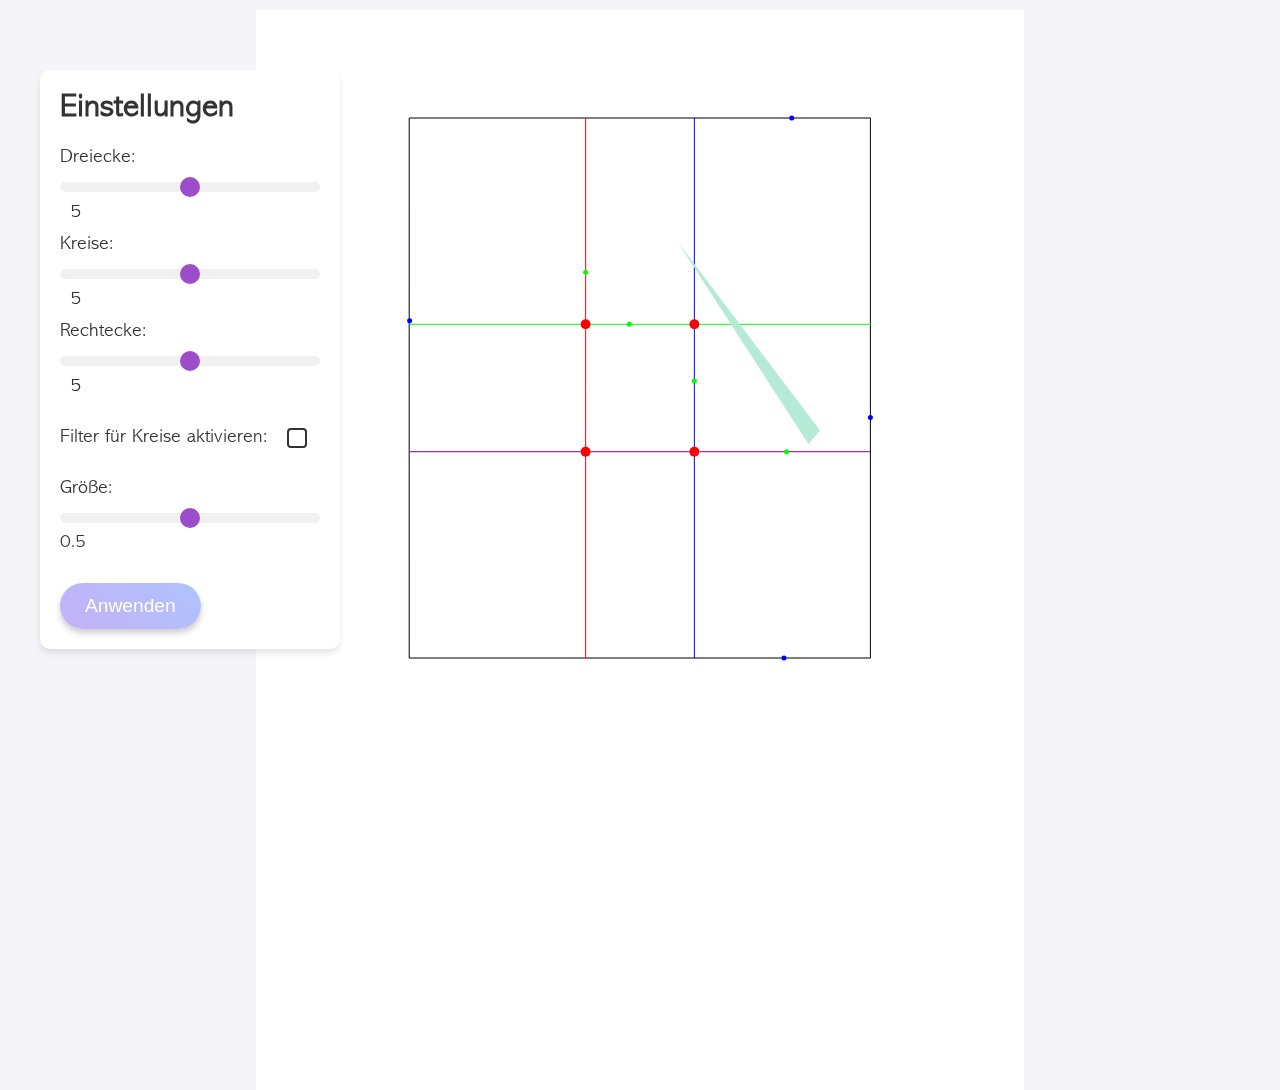
==== artwork.html @ 9a365d07 "lets try" ====
<!DOCTYPE html>
<html lang="en">
  <head>
    <meta charset="utf-8" />
    <meta name="viewport" content="width=device-width, initial-scale=1.0">
    <title>MathArt</title>

    <!-- CSS laden -->
   
    <link rel="stylesheet" href="static/css/styleAuswahl.css">

    <!-- P5-Libraries laden -->
    <script src="static/js/libraries/p5.min.js"></script>
    <script src="static/js/libraries/p5.sound.min.js"></script>
    <!-- <script src="../static/js/libraries/p5.min.js"></script>
    <script src="../static/js/libraries/p5.sound.min.js"></script> -->

    <script>
      window.onload = function() {
        // Werte aus dem Local Storage laden, wenn sie vorhanden sind
        const storedShapeCounts = JSON.parse(localStorage.getItem("shapeCounts")) || { triangles: 5, circles: 5, rectangles: 5 };
        const storedSize = localStorage.getItem("size") || "0.5";
        const storedFilter = localStorage.getItem("filter") === "true";

        // Werte in die UI setzen
        document.getElementById("triangles").value = storedShapeCounts.triangles;
        document.getElementById("circles").value = storedShapeCounts.circles;
        document.getElementById("rectangles").value = storedShapeCounts.rectangles;
        document.getElementById("sizeSlider").value = storedSize;
        document.getElementById("filterCheckbox").checked = storedFilter;

        // Werte in der Anzeige aktualisieren
        document.getElementById("triangleValue").textContent = storedShapeCounts.triangles;
        document.getElementById("circleValue").textContent = storedShapeCounts.circles;
        document.getElementById("rectangleValue").textContent = storedShapeCounts.rectangles;
        document.getElementById("sizeValue").textContent = storedSize;
      };

      function startArt() {
        const triangles = parseInt(document.getElementById("triangles").value);
        const circles = parseInt(document.getElementById("circles").value);
        const rectangles = parseInt(document.getElementById("rectangles").value);
        const total = triangles + circles + rectangles;

        const filter = document.getElementById("filterCheckbox").checked;
        localStorage.setItem("filter", filter);

        const size = parseFloat(document.getElementById("sizeSlider").value);
        localStorage.setItem("size", size);

        // Werte in localStorage speichern
        localStorage.setItem("shapeCounts", JSON.stringify({ triangles, circles, rectangles }));

        // Maximale Anzahl aus geladenen Daten holen
        const profile_Name = localStorage.getItem("profileName");
        const data_Name = localStorage.getItem("dataName");
        // const max_Shape = window[`${profile_Name}_${data_Name}`]?.length || 0;

        // const storedData = JSON.parse(localStorage.getItem("dataPath")) || [];  // Falls null, dann leeres Array
        const data_Path_for_maxShape = localStorage.getItem('dataPath');
        console.log(`artwork.html - data_Path: ${data_Path_for_maxShape}`);

        const max_Shape = data_Path_for_maxShape.length || 0;
      

        console.log("Maximale Anzahl der Formen (maxShape):", max_Shape);

        document.getElementById("maxShape").textContent = max_Shape;
        if (total > maxShape) {
          document.getElementById("warning").style.display = "block";
        } else {
          document.getElementById("warning").style.display = "none";
          window.location.href = "artwork.html"; // Weiter zur nächsten Seite
        }
      }
    </script>
  </head>
  <body>
    <div id="menu">
      <h2>Einstellungen</h2>

      <label for="triangles">Dreiecke:</label>
      <input type="range" id="triangles" name="triangles" min="0" max="10" value="5">
      <span id="triangleValue">5</span><br>

      <label for="circles">Kreise:</label>
      <input type="range" id="circles" name="circles" min="0" max="10" value="5">
      <span id="circleValue">5</span><br>

      <label for="rectangles">Rechtecke:</label>
      <input type="range" id="rectangles" name="rectangles" min="0" max="10" value="5">
      <span id="rectangleValue">5</span><br>

      <label for="filterCheckbox" class="filter-label">
        Filter für Kreise aktivieren:
        <input type="checkbox" id="filterCheckbox">
      </label>

      <label for="sizeSlider">Größe:</label>
      <input type="range" id="sizeSlider" name="sizeSlider" min="0" max="1" step="0.01" value="0.5">
      <span id="sizeValue">0.5</span><br>

      <p id="warning" style="color: red; display: none;">Die Gesamtanzahl der Formen darf maximal <span id="maxShape"></span> sein.</p>

      <button id="startButton" onclick="startArt()">Anwenden</button>
    </div>

    <div id="artwork"></div>

    <!-- JS-Dateien dynamisch laden -->
    <script>
        function loadScript(url, callback) {
            let script = document.createElement("script");
            script.type = "text/javascript";
            script.src = url;
    
            script.onload = function () {
                console.log(`Script ${url} erfolgreich geladen.`);
                if (callback) callback();
            };
    
            script.onerror = function () {
                console.error(`Fehler beim Laden von ${url}`);
            };
    
            document.head.appendChild(script);
        }
    
        function loadDataScript() {
            const dataPath = localStorage.getItem("dataPath");
    
            if (!dataPath) {
                console.error("Fehler: 'dataPath' nicht im localStorage gefunden!");
                return;
            }
    
            console.log(`Lade Daten für: ${dataPath}`);
    
            const dataFile = `static/js/data/${dataPath}_count.js`;
    
            fetch(dataFile, { method: 'HEAD' })
                .then(response => {
                    if (response.ok) {
                        console.log(`Daten-Datei gefunden: ${dataFile}`);
                        loadScript(dataFile, function () {
                            console.log("Hashtag-Daten erfolgreich geladen.");
                            localStorage.setItem("storedData", JSON.stringify(window[dataPath] || []));
                        });
                    } else {
                        console.warn(`Daten nicht gefunden für: ${dataPath}, lade Standardwerte...`);
                        localStorage.setItem("storedData", JSON.stringify([]));
                    }
            })
            .catch(error => console.error("Fehler beim Abrufen der Datei:", error));
        }
    
        // Stelle sicher, dass der Code nach dem Laden ausgeführt wird
        document.addEventListener("DOMContentLoaded", loadDataScript);
    </script>
  

    <!-- GitHub -->
    <script src="static/js/predictShape.js"></script>
    <script src="static/js/surfaceArea.js"></script>
    <script src="static/js/circle.js"></script>
    <script src="static/js/calculate_triangles.js"></script>
    <script src="static/js/calculate_rectangles.js"></script>
    <script src="static/js/sketch.js"></script>

    <!-- Local Go Live-->
    <!-- <script src="../static/js/predictShape.js"></script>
    <script src="../static/js/surfaceArea.js"></script>
    <script src="../static/js/circle.js"></script>
    <script src="../static/js/calculate_triangles.js"></script>
    <script src="../static/js/calculate_rectangles.js"></script>
    <script src="../static/js/sketch.js"></script> -->

    <script>
      document.getElementById("triangles").oninput = function() {
        document.getElementById("triangleValue").textContent = this.value;
      };
      document.getElementById("circles").oninput = function() {
        document.getElementById("circleValue").textContent = this.value;
      };
      document.getElementById("rectangles").oninput = function() {
        document.getElementById("rectangleValue").textContent = this.value;
      };
      document.getElementById("sizeSlider").oninput = function() {
        document.getElementById("sizeValue").textContent = this.value;
      };
    </script>
  </body>
</html>
---- static/css/styleAuswahl.css ----
/* Allgemeine Einstellungen für die Seite */
@font-face {
  font-family: 'SugarMagic';
  src: url('../fonts/SugarMagic.ttf') format('truetype');
}

@font-face {
  font-family: 'AbadiMT-Light';
  src: url('../fonts/AbadiMT-Light.ttf') format('truetype');
}


* {
  margin: 0;
  padding: 0;
  box-sizing: border-box;
}

body, html {
  height: 100%;
  font-family: 'AbadiMT-Light', Arial, sans-serif;
  display: flex;
  flex-direction: column;
  justify-content: flex-start;
  align-items: center;
  background-color: #f4f4f9;
  position: relative; /* Für absolute Positionierung der Formularelemente */
}

/* Eingabeformulare */
#startPage {
  font-family: 'AbadiMT-Light', sans-serif;
  width: 80%;
  max-width: 600px;
  margin-top: 100px;
  padding: 30px;
  background-color: white;
  border-radius: 15px;
  box-shadow: 0 4px 6px rgba(0, 0, 0, 0.1);
  text-align: center;
}

/* Layout für das Hauptcontent */
#content {
  display: flex;
  width: 90%;
  margin: 0 auto;
  height: 100vh;
}

/* Linke Spalte: Menü */
#menu {
  position: fixed;
  top: 70px; /* Abstand zum Button */
  left: 40px;
  background-color: white;
  padding: 20px;
  border-radius: 10px;
  box-shadow: 0 4px 6px rgba(0, 0, 0, 0.1);
  width: 300px;
}

/* Rechte Spalte: Kunstwerk */
#artwork {
  margin-top: 100px; /* Abstand, damit das Menü nicht das Artwork überlappt */
  padding-top: 100px;
  flex-grow: 1;
  width: 80%;
  max-width: 800px;
  height: 400px;
  background-color: #f9f9f9;
  border-radius: 10px;
  box-shadow: 0 4px 6px rgba(0, 0, 0, 0.1);
  display: flex;
  justify-content: center;
  align-items: center;
}

h2 {
  font-size: 2rem;
  color: #333;
  margin-bottom: 20px;
}

/* Beschriftung und Slider für Dreiecke, Kreise und Rechtecke */
label {
  font-size: 1.2rem;
  color: #333;
  display: block;
  margin: 10px 0;
}

input[type="range"] {
  width: 100%;
  margin-bottom: 10px;
}

span {
  font-size: 1.1rem;
  color: #333;
}

/* Stil für den Warnhinweis */
#warning {
  font-size: 1rem;
  color: red;
  margin-top: 20px;
  display: none;
}

/* Stil für den Weiter-Button */
button {
  display: inline-block;
  padding: 12px 25px;
  font-size: 1.2rem;
  color: white;
  background: linear-gradient(45deg, #d6a3f3, #a8c8ff, #f1a8b8); /* Farbverlauf */
  background-size: 400% 400%;
  border-radius: 30px;
  text-decoration: none;
  transition: background-position 0.8s ease, transform 0.3s ease;
  margin-top: 30px;
  cursor: pointer;
  border: none;
  box-shadow: 0px 4px 6px rgba(0, 0, 0, 0.2);
}

button:hover {
  background-position: 100% 100%;
  transform: scale(1.1);
}

button:active {
  transform: scale(1.05);
}

/* Eingabefelder für die Anzahl der Formen */
input[type="range"] {
  -webkit-appearance: none;
  appearance: none;
  height: 10px;
  background: #f1f1f1;
  border-radius: 5px;
  outline: none;
  transition: background 0.3s;
}

input[type="range"]:focus {
  background: #9b4dca;
}

input[type="range"]::-webkit-slider-thumb {
  -webkit-appearance: none;
  appearance: none;
  width: 20px;
  height: 20px;
  background: #9b4dca;
  border-radius: 50%;
  cursor: pointer;
  transition: background 0.3s;
}

input[type="range"]:focus::-webkit-slider-thumb {
  background: #732e99;
}

input[type="range"]:active::-webkit-slider-thumb {
  background: #5c2388;
}

/* Entfernt das Standard-Checkbox-Design */
input[type="checkbox"] {
  appearance: none; /* Verhindert die standardmäßige Browseranzeige */
  width: 20px; /* Breite der Checkbox */
  height: 20px; /* Höhe der Checkbox */
  border: 2px solid #333; /* Rahmenfarbe */
  border-radius: 4px; /* Abgerundete Ecken */
  cursor: pointer; /* Zeigt den Mauszeiger als Zeiger */
  position: relative; /* Ermöglicht das Hinzufügen eines Pseudo-Elements */
  transition: background-color 0.3s, border-color 0.3s; /* Sanfte Übergänge */
}

/* Stil der Checkbox, wenn sie gecheckt ist */
input[type="checkbox"]:checked {
  background-color: #9b4dca; /* Hintergrundfarbe, wenn gecheckt */
  border-color: #9b4dca; /* Rahmenfarbe, wenn gecheckt */
}

/* Hinzufügen eines Häkchens für die Checkbox, wenn sie gecheckt ist */
input[type="checkbox"]:checked::before {
  content: '✓'; /* Häkchenzeichen */
  color: white; /* Farbe des Häkchens */
  position: absolute;
  top: -0.01px; /* Zentrierung vertikal */
  left: 1px; /* Zentrierung horizontal */
  width: 16px; /* Breite des Häkchens */
  height: 16px; /* Höhe des Häkchens */
  font-size: 16px; /* Schriftgröße des Häkchens */
  display: flex;
  justify-content: center;
  align-items: center;
}

/* Anzeige der aktuellen Werte für Dreiecke, Kreise, Rechtecke */
#triangleValue, #circleValue, #rectangleValue {
  display: inline-block;
  font-size: 1.2rem;
  margin-left: 10px;
  color: #333;
}

.hidden {
  display: none;
}

.filter-label {
  display: flex;
  align-items: center; /* Vertikale Ausrichtung */
  gap: 20px; /* Abstand zwischen Label und Checkbox */
  margin-top: 10px; /* Vertikaler Abstand oben und unten */
}
#filterCheckbox {
  margin-top: 20px; /* Abstand oben */
  margin-bottom: 20px; /* Abstand unten */
}
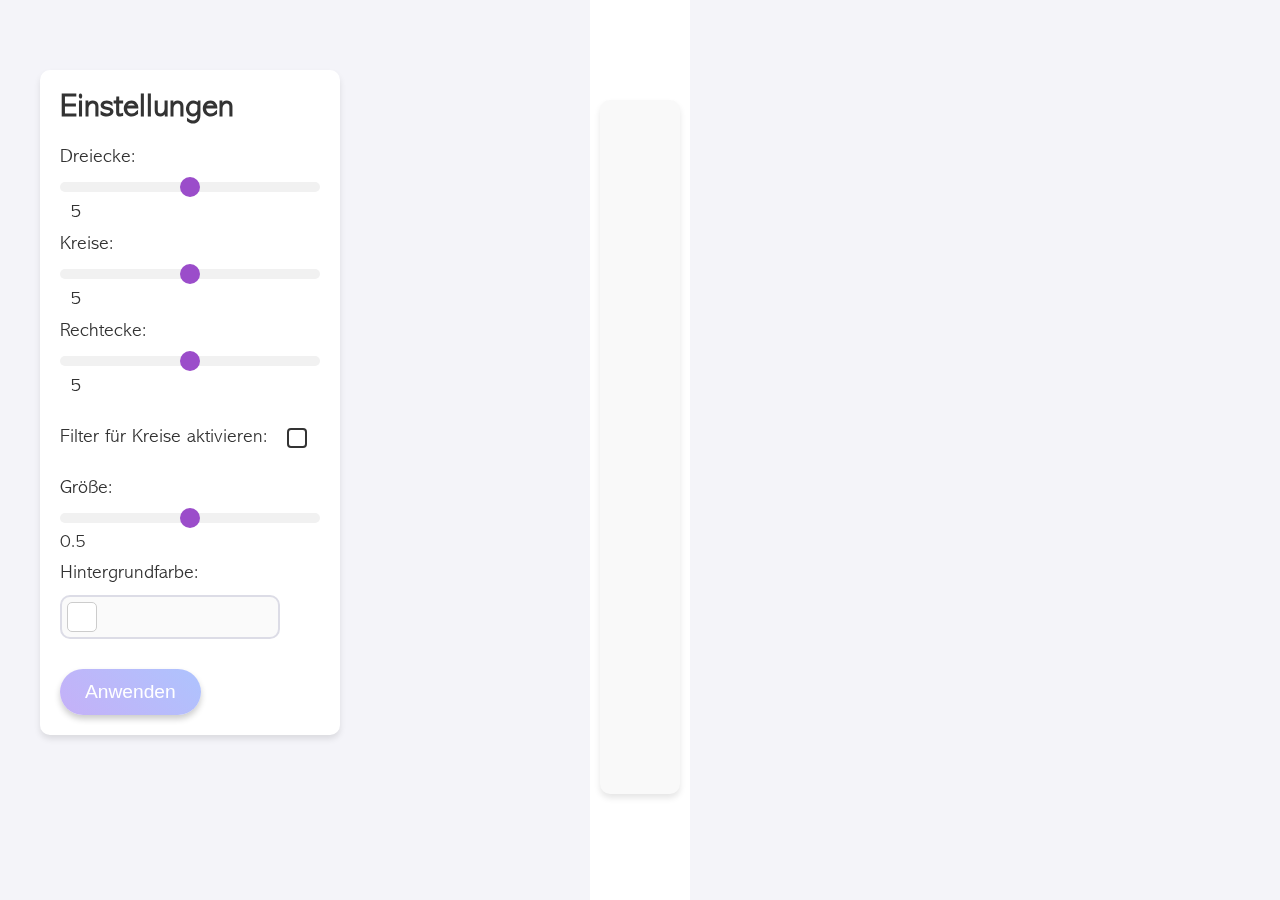
==== commit 9fe9ed2b: "backgroundcolor artwork" ====
--- a/artwork.html
+++ b/artwork.html
@@ -100,6 +100,12 @@
       <input type="range" id="sizeSlider" name="sizeSlider" min="0" max="1" step="0.01" value="0.5">
       <span id="sizeValue">0.5</span><br>
 
+      <label for="backgroundColorPicker">Hintergrundfarbe:</label>
+      <div class="color-palette" id="custom-palette" onclick="selectPalette(this, true)">
+          <div class="color-picker" id="backgroundColor" style="background-color: #FFFFFF;" onclick="openColorPicker(event, this)"></div>
+      </div>
+      <input type="color" id="colorInput" style="display: none;" onchange="updateBackgroundColor(this.value)">
+
       <p id="warning" style="color: red; display: none;">Die Gesamtanzahl der Formen darf maximal <span id="maxShape"></span> sein.</p>
 
       <button id="startButton" onclick="startArt()">Anwenden</button>
@@ -107,7 +113,37 @@
 
     <div id="artwork"></div>
 
-    <!-- JS-Dateien dynamisch laden -->
+    <script>
+        let activePicker = null;
+        const colorInput = document.getElementById("colorInput");
+
+        function openColorPicker(event, element) {
+            event.stopPropagation();
+            activePicker = element;
+            colorInput.value = rgbToHex(element.style.backgroundColor);
+            colorInput.click();
+        }
+
+        function updateBackgroundColor(color) {
+            if (activePicker) {
+                activePicker.style.backgroundColor = color;
+                document.body.style.backgroundColor = color; // Setzt die Hintergrundfarbe der Seite
+                localStorage.setItem("pickedbackgroundcolor", color); // Speichert die Farbe im Local Storage
+            }
+        }
+
+        function rgbToHex(rgb) {
+            const result = rgb.match(/^rgb\((\d+),\s*(\d+),\s*(\d+)\)$/);
+            return result ? "#" + (1 << 24 | result[1] << 16 | result[2] << 8 | result[3]).toString(16).slice(1).toUpperCase() : rgb;
+        }
+
+        // Laden der gespeicherten Hintergrundfarbe
+        window.onload = function () {
+            const storedColor = localStorage.getItem("pickedbackgroundcolor") || "#FFFFFF";
+            document.body.style.backgroundColor = storedColor;
+            document.getElementById("backgroundColor").style.backgroundColor = storedColor;
+        };
+    </script>
     <script>
         function loadScript(url, callback) {
             let script = document.createElement("script");
--- a/static/css/styleAuswahl.css
+++ b/static/css/styleAuswahl.css
@@ -80,6 +80,24 @@
   font-size: 2rem;
   color: #333;
   margin-bottom: 20px;
+}
+.color-palette {
+  display: flex;
+  align-items: center;
+  border: 2px solid #dcdce6;
+  cursor: pointer;
+  padding: 5px;
+  border-radius: 10px;
+  transition: border-color 0.3s ease;
+  background: #fafafa;
+  width: 220px;
+}
+
+.color-picker {
+  width: 30px;
+  height: 30px;
+  border-radius: 5px;
+  border: 1px solid #ccc;
 }
 
 /* Beschriftung und Slider für Dreiecke, Kreise und Rechtecke */
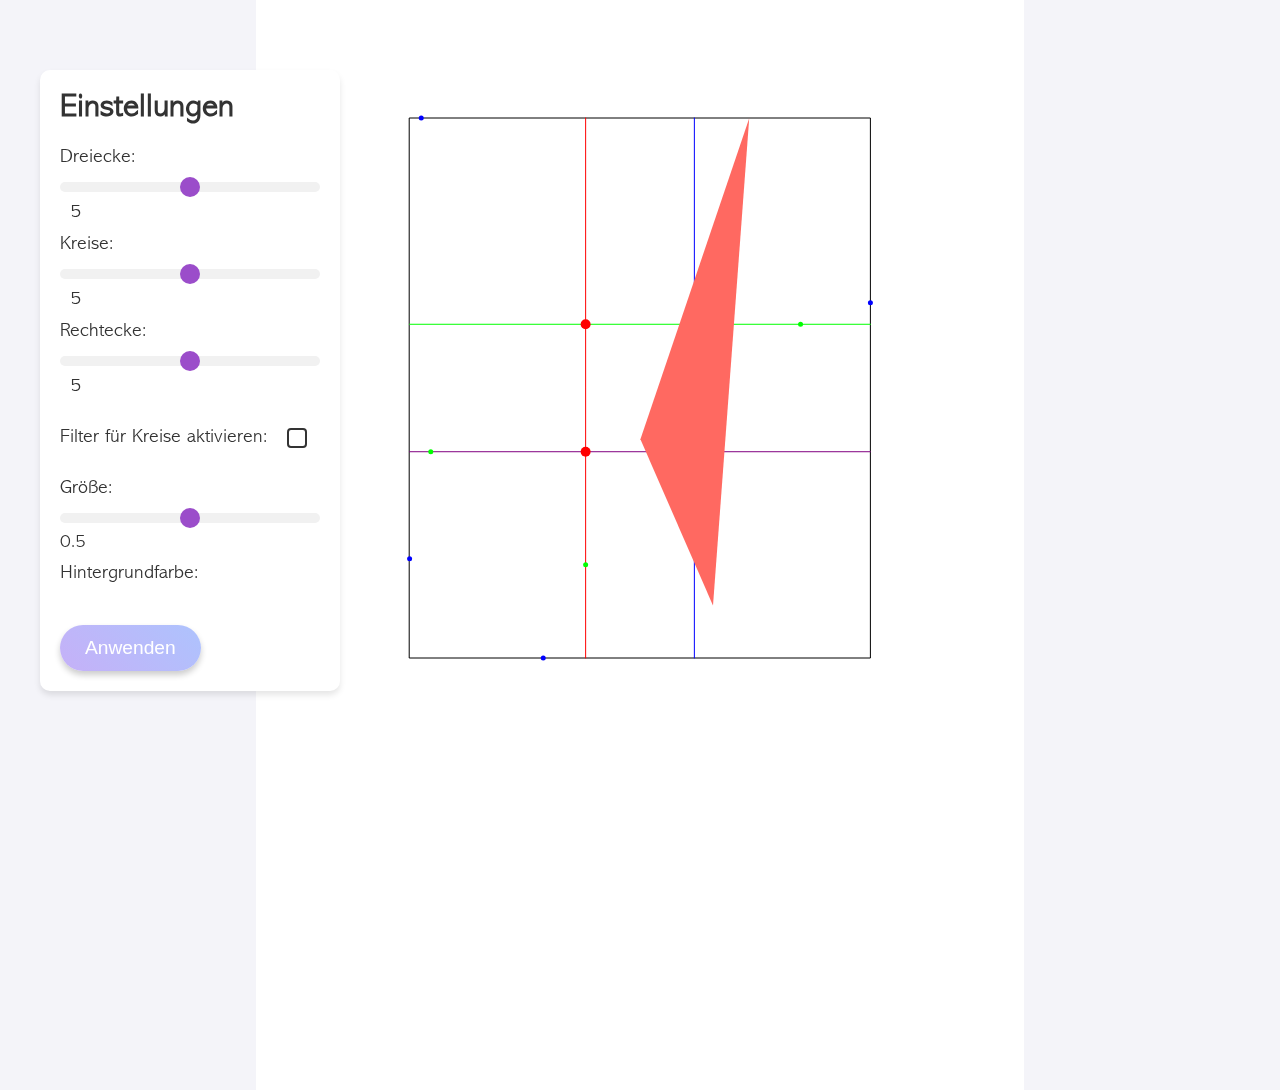
==== commit 3a3679da: "colorpicker layout" ====
--- a/artwork.html
+++ b/artwork.html
@@ -100,12 +100,14 @@
       <input type="range" id="sizeSlider" name="sizeSlider" min="0" max="1" step="0.01" value="0.5">
       <span id="sizeValue">0.5</span><br>
 
+      <div class="color-picker-container">
       <label for="backgroundColorPicker">Hintergrundfarbe:</label>
       <div class="color-palette" id="custom-palette" onclick="selectPalette(this, true)">
           <div class="color-picker" id="backgroundColor" style="background-color: #FFFFFF;" onclick="openColorPicker(event, this)"></div>
       </div>
       <input type="color" id="colorInput" style="display: none;" onchange="updateBackgroundColor(this.value)">
-
+      </div>
+      
       <p id="warning" style="color: red; display: none;">Die Gesamtanzahl der Formen darf maximal <span id="maxShape"></span> sein.</p>
 
       <button id="startButton" onclick="startArt()">Anwenden</button>
--- a/static/css/styleAuswahl.css
+++ b/static/css/styleAuswahl.css
@@ -81,24 +81,32 @@
   color: #333;
   margin-bottom: 20px;
 }
+
+.color-picker-container {
+  display: flex;
+  align-items: center;  /* Sorgt dafür, dass Label und Color-Picker auf einer Linie sind */
+  gap: 10px;  /* Abstand zwischen Label und Color-Picker */
+}
+
 .color-palette {
   display: flex;
   align-items: center;
-  border: 2px solid #dcdce6;
+  gap: 10px; /* Abstand zwischen Label und Picker */
+  border: none; /* Entfernt die graue Umrandung */
+  padding: 0; /* Entfernt zusätzlichen Innenabstand */
+  background: none; /* Entfernt den Hintergrund */
+  width: auto; /* Verhindert eine feste Breite */
+}
+
+
+.color-picker {
+  width: 35px; /* Etwas größere Fläche */
+  height: 35px;
+  border-radius: 5px;
+  border: none; /* Entfernt den Rand */
   cursor: pointer;
-  padding: 5px;
-  border-radius: 10px;
-  transition: border-color 0.3s ease;
-  background: #fafafa;
-  width: 220px;
-}
-
-.color-picker {
-  width: 30px;
-  height: 30px;
-  border-radius: 5px;
-  border: 1px solid #ccc;
-}
+}
+
 
 /* Beschriftung und Slider für Dreiecke, Kreise und Rechtecke */
 label {
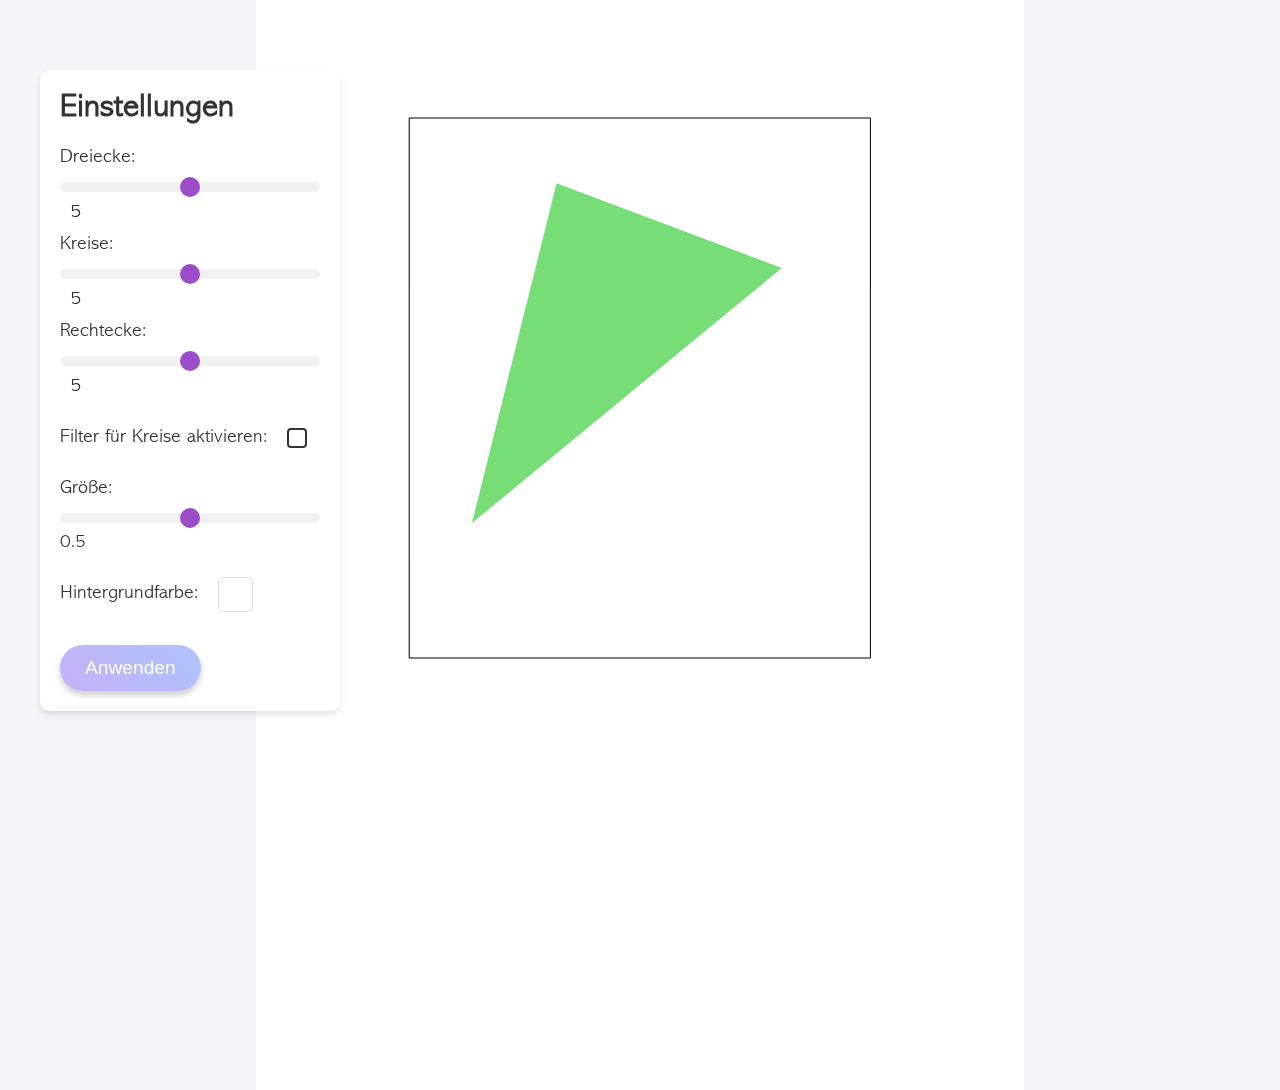
==== commit 63c27807: "keine dopplung artwork" ====
--- a/artwork.html
+++ b/artwork.html
@@ -34,6 +34,10 @@
         document.getElementById("circleValue").textContent = storedShapeCounts.circles;
         document.getElementById("rectangleValue").textContent = storedShapeCounts.rectangles;
         document.getElementById("sizeValue").textContent = storedSize;
+
+        const storedColor = localStorage.getItem("pickedbackgroundcolor") || "#FFFFFF";
+        document.body.style.backgroundColor = storedColor;
+        document.getElementById("backgroundColor").style.backgroundColor = storedColor;
       };
 
       function startArt() {
@@ -107,7 +111,7 @@
       </div>
       <input type="color" id="colorInput" style="display: none;" onchange="updateBackgroundColor(this.value)">
       </div>
-      
+
       <p id="warning" style="color: red; display: none;">Die Gesamtanzahl der Formen darf maximal <span id="maxShape"></span> sein.</p>
 
       <button id="startButton" onclick="startArt()">Anwenden</button>
@@ -138,13 +142,6 @@
             const result = rgb.match(/^rgb\((\d+),\s*(\d+),\s*(\d+)\)$/);
             return result ? "#" + (1 << 24 | result[1] << 16 | result[2] << 8 | result[3]).toString(16).slice(1).toUpperCase() : rgb;
         }
-
-        // Laden der gespeicherten Hintergrundfarbe
-        window.onload = function () {
-            const storedColor = localStorage.getItem("pickedbackgroundcolor") || "#FFFFFF";
-            document.body.style.backgroundColor = storedColor;
-            document.getElementById("backgroundColor").style.backgroundColor = storedColor;
-        };
     </script>
     <script>
         function loadScript(url, callback) {
--- a/static/css/styleAuswahl.css
+++ b/static/css/styleAuswahl.css
@@ -84,8 +84,9 @@
 
 .color-picker-container {
   display: flex;
+  margin-top: 20px;
   align-items: center;  /* Sorgt dafür, dass Label und Color-Picker auf einer Linie sind */
-  gap: 10px;  /* Abstand zwischen Label und Color-Picker */
+  gap: 20px;  /* Abstand zwischen Label und Color-Picker */
 }
 
 .color-palette {
@@ -100,10 +101,10 @@
 
 
 .color-picker {
-  width: 35px; /* Etwas größere Fläche */
+  width: 35px; 
   height: 35px;
   border-radius: 5px;
-  border: none; /* Entfernt den Rand */
+  border: 1px solid #ddd;
   cursor: pointer;
 }
 
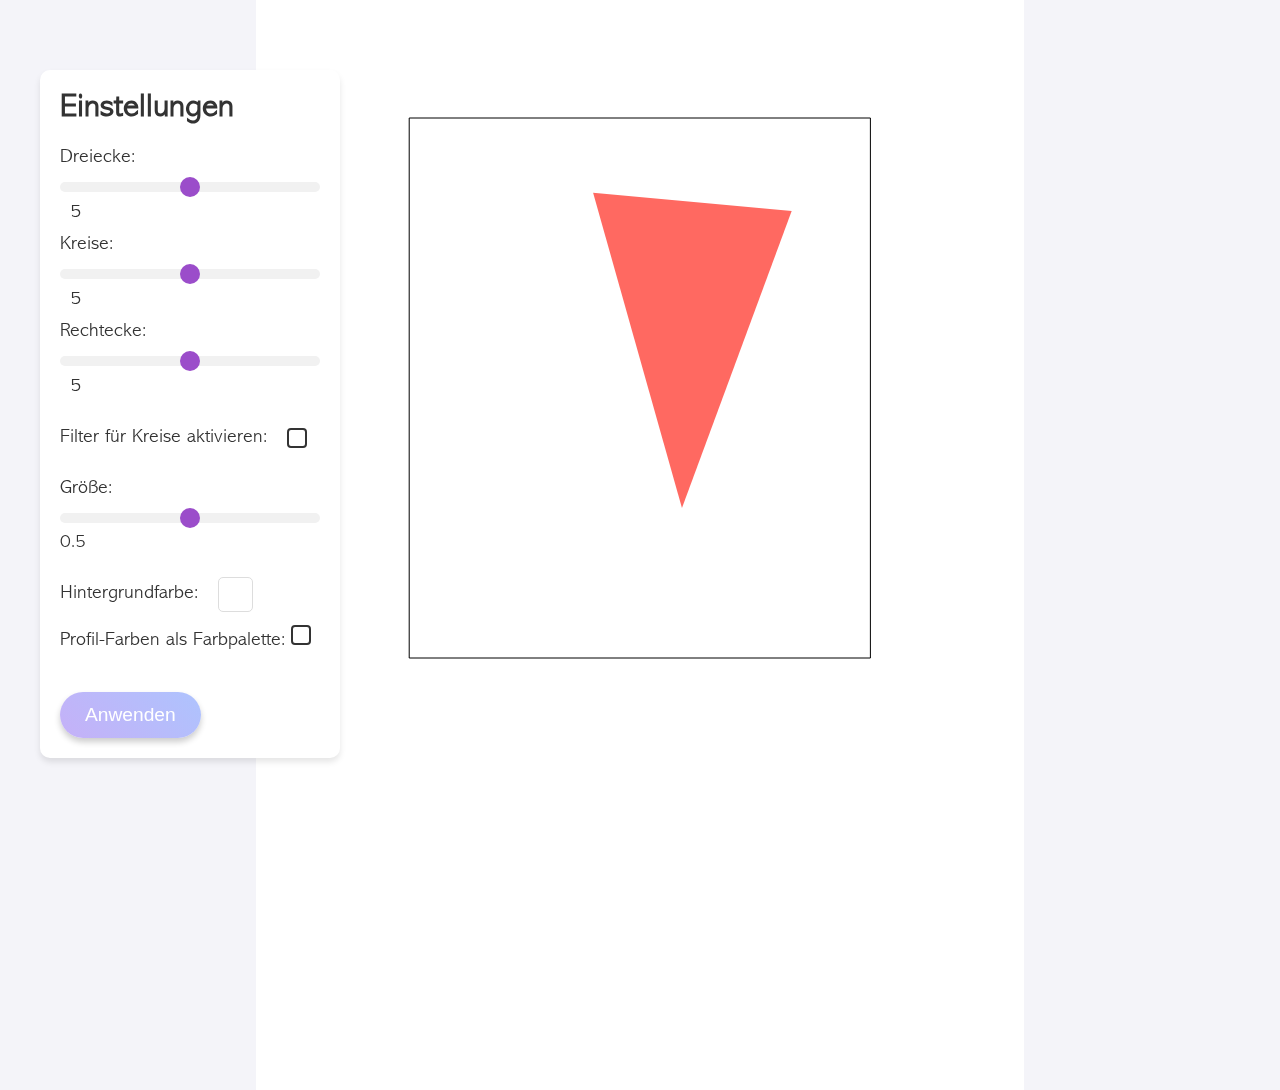
==== commit 73a25e36: "new color checkbox" ====
--- a/artwork.html
+++ b/artwork.html
@@ -21,6 +21,7 @@
         const storedShapeCounts = JSON.parse(localStorage.getItem("shapeCounts")) || { triangles: 5, circles: 5, rectangles: 5 };
         const storedSize = localStorage.getItem("size") || "0.5";
         const storedFilter = localStorage.getItem("filter") === "true";
+        const storedColorCheck = localStorage.getItem("colorData") === "true";
 
         // Werte in die UI setzen
         document.getElementById("triangles").value = storedShapeCounts.triangles;
@@ -28,6 +29,7 @@
         document.getElementById("rectangles").value = storedShapeCounts.rectangles;
         document.getElementById("sizeSlider").value = storedSize;
         document.getElementById("filterCheckbox").checked = storedFilter;
+        document.getElementById("colorCheckbox").checked = storedColorCheck;
 
         // Werte in der Anzeige aktualisieren
         document.getElementById("triangleValue").textContent = storedShapeCounts.triangles;
@@ -48,6 +50,9 @@
 
         const filter = document.getElementById("filterCheckbox").checked;
         localStorage.setItem("filter", filter);
+
+        const colorData = document.getElementById("colorCheckbox").checked;
+        localStorage.setItem("colorData", colorData);
 
         const size = parseFloat(document.getElementById("sizeSlider").value);
         localStorage.setItem("size", size);
@@ -111,6 +116,11 @@
       </div>
       <input type="color" id="colorInput" style="display: none;" onchange="updateBackgroundColor(this.value)">
       </div>
+
+      <label for="colorCheckbox" class="color-label">
+        Profil-Farben als Farbpalette:
+        <input type="checkbox" id="colorCheckbox">
+      </label>
 
       <p id="warning" style="color: red; display: none;">Die Gesamtanzahl der Formen darf maximal <span id="maxShape"></span> sein.</p>
 
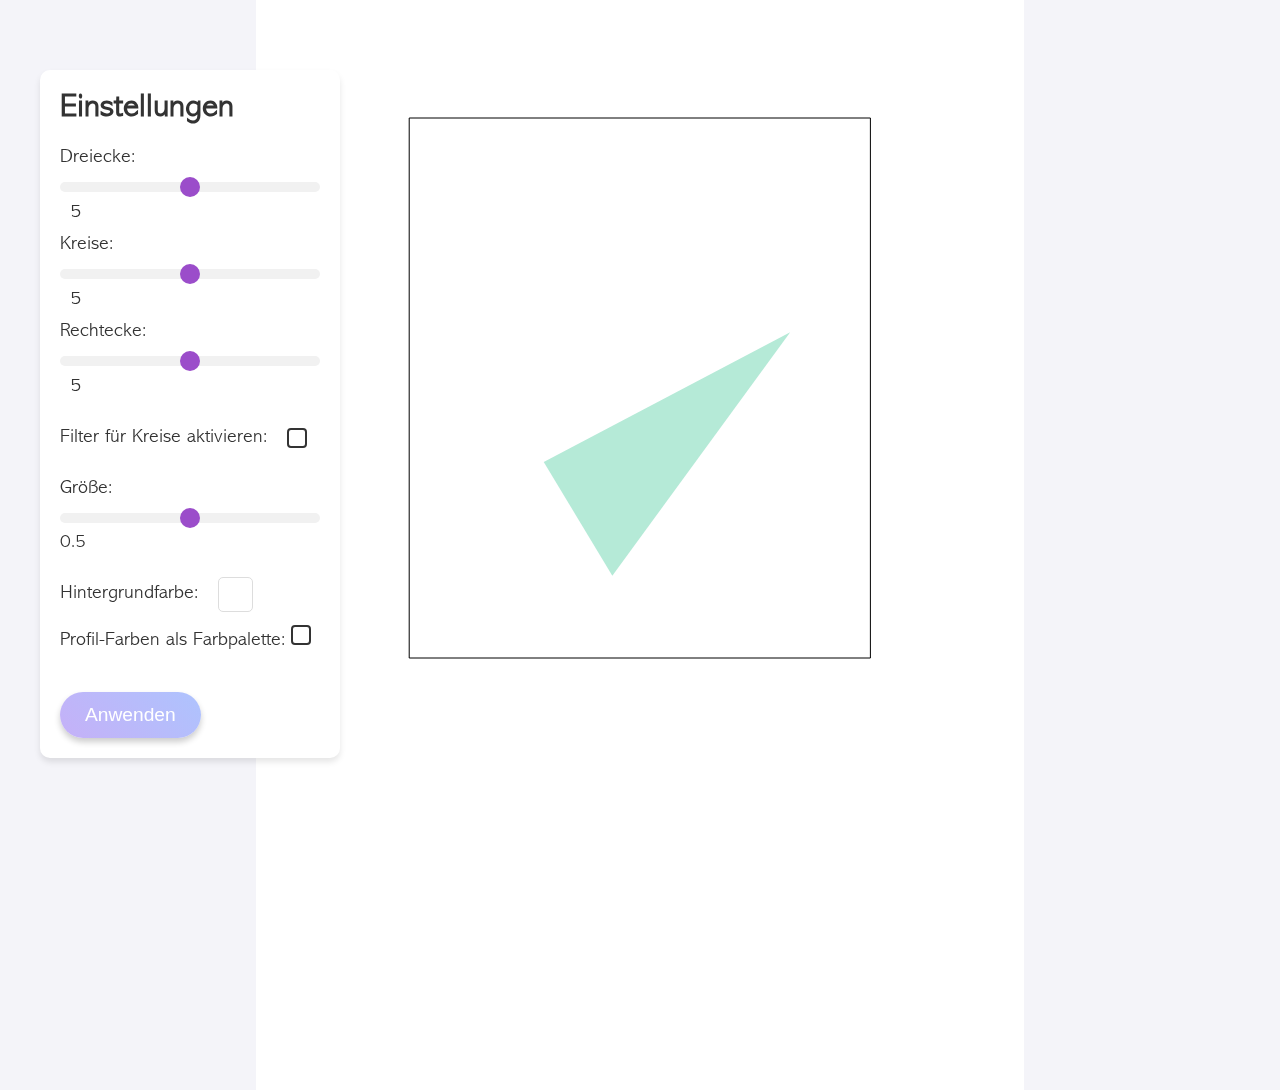
==== commit 65de45ee: "colordata" ====
--- a/artwork.html
+++ b/artwork.html
@@ -53,6 +53,8 @@
 
         const colorData = document.getElementById("colorCheckbox").checked;
         localStorage.setItem("colorData", colorData);
+        console.log("Gespeicherter Wert von colorData:", localStorage.getItem("colorData"));
+
 
         const size = parseFloat(document.getElementById("sizeSlider").value);
         localStorage.setItem("size", size);
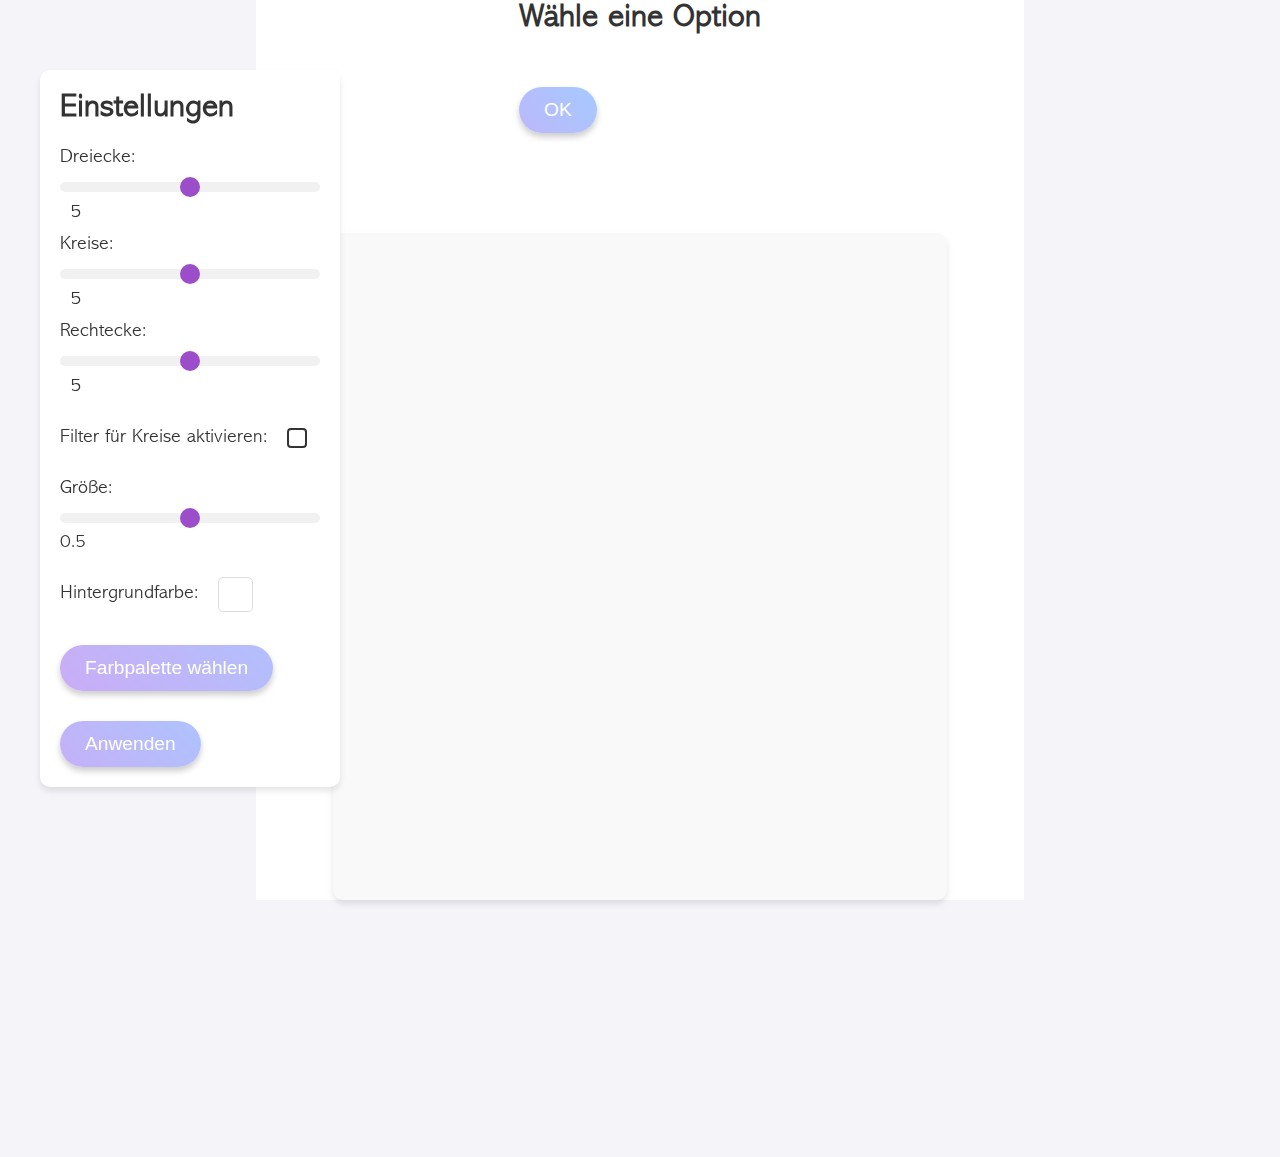
==== commit 9e68b822: "update farbpalette" ====
--- a/artwork.html
+++ b/artwork.html
@@ -11,7 +11,7 @@
 
     <!-- P5-Libraries laden -->
     <script src="static/js/libraries/p5.min.js"></script>
-    <script src="static/js/libraries/p5.sound.min.js"></script>
+    <!-- <script src="static/js/libraries/p5.sound.min.js"></script> -->
     <!-- <script src="../static/js/libraries/p5.min.js"></script>
     <script src="../static/js/libraries/p5.sound.min.js"></script> -->
 
@@ -29,7 +29,7 @@
         document.getElementById("rectangles").value = storedShapeCounts.rectangles;
         document.getElementById("sizeSlider").value = storedSize;
         document.getElementById("filterCheckbox").checked = storedFilter;
-        document.getElementById("colorCheckbox").checked = storedColorCheck;
+        // document.getElementById("colorCheckbox").checked = storedColorCheck;
 
         // Werte in der Anzeige aktualisieren
         document.getElementById("triangleValue").textContent = storedShapeCounts.triangles;
@@ -51,9 +51,9 @@
         const filter = document.getElementById("filterCheckbox").checked;
         localStorage.setItem("filter", filter);
 
-        const colorData = document.getElementById("colorCheckbox").checked;
-        localStorage.setItem("colorData", colorData);
-        console.log("Gespeicherter Wert von colorData:", localStorage.getItem("colorData"));
+        // const colorData = document.getElementById("colorCheckbox").checked;
+        // localStorage.setItem("colorData", colorData);
+        // console.log("Gespeicherter Wert von colorData:", localStorage.getItem("colorData"));
 
 
         const size = parseFloat(document.getElementById("sizeSlider").value);
@@ -118,20 +118,85 @@
       </div>
       <input type="color" id="colorInput" style="display: none;" onchange="updateBackgroundColor(this.value)">
       </div>
-
+<!-- 
       <label for="colorCheckbox" class="color-label">
         Profil-Farben als Farbpalette:
         <input type="checkbox" id="colorCheckbox">
-      </label>
+      </label> -->
 
       <p id="warning" style="color: red; display: none;">Die Gesamtanzahl der Formen darf maximal <span id="maxShape"></span> sein.</p>
+      
+      <button class="popup-button" onclick="openPopup()">Farbpalette wählen</button>
 
       <button id="startButton" onclick="startArt()">Anwenden</button>
     </div>
 
+    <div class="popup-overlay" id="popupOverlay">
+      <div class="popup">
+          <h2>Wähle eine Option</h2>
+          <div id="options"></div>
+          <button onclick="saveSelection()">OK</button>
+      </div>
+  </div>
+
     <div id="artwork"></div>
 
     <script>
+        //##############################################################
+        //Pop up
+        const stored_data_Name = localStorage.getItem("dataName");
+        let options = [];
+
+        if (stored_data_Name === "colors") {
+            options = ["Profil-Farben", "Knallig Bunt", "Zarte Pastelltöne", "Beeren-Farben", "Frische Natur", "Ozeanische Ruhe", "Eiscreme-Sommer", "Düsterer Herbst"];
+        } else {
+            options = ["Knallig Bunt", "Zarte Pastelltöne", "Beeren-Farben", "Frische Natur", "Ozeanische Ruhe", "Eiscreme-Sommer", "Düsterer Herbst"];
+        }
+
+        
+
+        function openPopup() {
+            const popupOverlay = document.getElementById('popupOverlay');
+            const optionsContainer = document.getElementById('options');
+            optionsContainer.innerHTML = '';
+
+            const selectedOption = localStorage.getItem('selectedOption'); // Holt den gespeicherten Text!
+
+            options.forEach((option, index) => {
+                const div = document.createElement('div');
+                div.classList.add('option');
+                div.textContent = option;
+
+                // Überprüft, ob der Text mit dem gespeicherten Text übereinstimmt
+                if (option === selectedOption) {
+                    div.classList.add('selected');
+                }
+
+                div.onclick = () => selectOption(index);
+                optionsContainer.appendChild(div);
+            });
+
+            popupOverlay.classList.add('visible');
+        }
+
+
+        function selectOption(index) {
+            const allOptions = document.querySelectorAll('.option');
+            allOptions.forEach(option => option.classList.remove('selected'));
+            allOptions[index].classList.add('selected');
+        }
+
+        function saveSelection() {
+            const selectedOption = document.querySelector('.option.selected');
+            if (selectedOption) {
+                localStorage.setItem('selectedOption', selectedOption.textContent); // Speichert den Text, nicht den Index
+            }
+            document.getElementById('popupOverlay').classList.remove('visible');
+        }
+
+
+
+        //###########################################################
         let activePicker = null;
         const colorInput = document.getElementById("colorInput");
 
